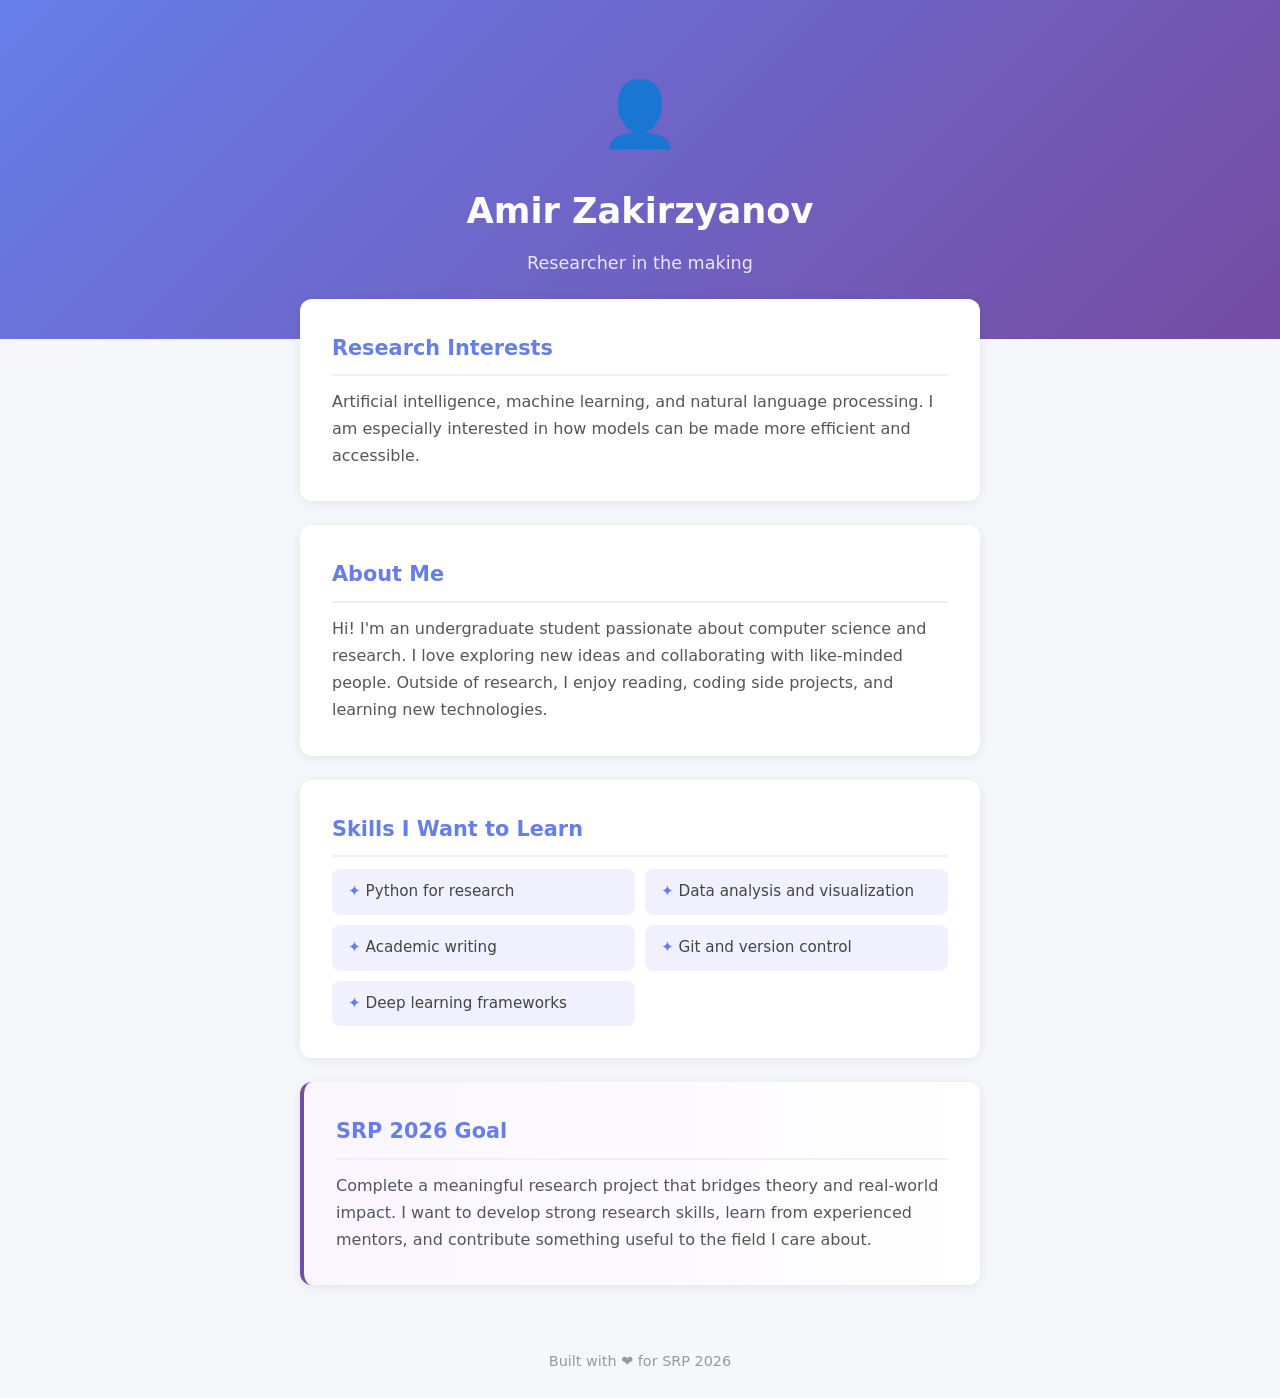
==== index.html @ 0a3d46f8 "Create SRP profile page" ====
<!DOCTYPE html>
<html lang="en">
<head>
    <meta charset="UTF-8">
    <meta name="viewport" content="width=device-width, initial-scale=1.0">
    <title>My Research Profile</title>
    <link rel="stylesheet" href="style.css">
</head>
<body>

    <!-- Profile Header Section -->
    <header class="profile-header">
        <div class="avatar">👤</div>
        <!-- EDIT: Change your name here -->
        <h1>Amir Zakirzyanov</h1>
        <!-- EDIT: Add a short subtitle -->
        <p class="subtitle">Researcher in the making</p>
    </header>

    <!-- Main Content -->
    <main class="container">

        <!-- Research Interests Section -->
        <section class="card">
            <h2>Research Interests</h2>
            <p>
                <!-- EDIT: Describe what topics excite you -->
                Artificial intelligence, machine learning, and natural language
                processing. I am especially interested in how models can be made
                more efficient and accessible.
            </p>
        </section>

        <!-- Short Bio Section -->
        <section class="card">
            <h2>About Me</h2>
            <!-- EDIT: Write a short paragraph about yourself -->
            <p>
                Hi! I'm an undergraduate student passionate about computer science
                and research. I love exploring new ideas and collaborating with
                like-minded people. Outside of research, I enjoy reading, coding
                side projects, and learning new technologies.
            </p>
        </section>

        <!-- Skills to Learn Section -->
        <section class="card">
            <h2>Skills I Want to Learn</h2>
            <ul class="skill-list">
                <!-- EDIT: Add or remove skills as you like -->
                <li>Python for research</li>
                <li>Data analysis and visualization</li>
                <li>Academic writing</li>
                <li>Git and version control</li>
                <li>Deep learning frameworks</li>
            </ul>
        </section>

        <!-- SRP 2026 Goal Section -->
        <section class="card highlight">
            <h2>SRP 2026 Goal</h2>
            <!-- EDIT: Write your Summer Research Program goal -->
            <p>
                Complete a meaningful research project that bridges theory and
                real-world impact. I want to develop strong research skills,
                learn from experienced mentors, and contribute something useful
                to the field I care about.
            </p>
        </section>

    </main>

    <!-- Footer -->
    <footer>
        <p>Built with ❤️ for SRP 2026</p>
    </footer>

</body>
</html>
---- style.css ----
/* ===== RESET & BASE STYLES ===== */
* {
    margin: 0;
    padding: 0;
    box-sizing: border-box;
}

body {
    font-family: system-ui, -apple-system, sans-serif;
    background-color: #f5f7fa;
    color: #333;
    line-height: 1.7;
}

/* ===== PROFILE HEADER ===== */
.profile-header {
    background: linear-gradient(135deg, #667eea, #764ba2);
    color: white;
    text-align: center;
    padding: 60px 20px;
}

.profile-header .avatar {
    font-size: 64px;
    margin-bottom: 12px;
}

.profile-header h1 {
    font-size: 2.2rem;
    margin-bottom: 8px;
}

.profile-header .subtitle {
    font-size: 1.1rem;
    opacity: 0.85;
}

/* ===== MAIN CONTAINER ===== */
.container {
    max-width: 720px;
    margin: -40px auto 40px;
    padding: 0 20px;
}

/* ===== CARD STYLES ===== */
.card {
    background: white;
    border-radius: 12px;
    padding: 32px;
    margin-bottom: 24px;
    box-shadow: 0 2px 12px rgba(0, 0, 0, 0.08);
}

.card h2 {
    font-size: 1.3rem;
    color: #667eea;
    margin-bottom: 12px;
    border-bottom: 2px solid #f0f0f0;
    padding-bottom: 8px;
}

.card p {
    color: #555;
}

/* ===== HIGHLIGHT CARD (SRP Goal) ===== */
.card.highlight {
    border-left: 4px solid #764ba2;
    background: linear-gradient(to right, #faf5ff, white);
}

/* ===== SKILL LIST ===== */
.skill-list {
    list-style: none;
    display: grid;
    grid-template-columns: 1fr 1fr;
    gap: 10px;
}

.skill-list li {
    background: #f0f0ff;
    padding: 10px 16px;
    border-radius: 8px;
    font-size: 0.95rem;
    color: #444;
}

.skill-list li::before {
    content: "✦ ";
    color: #667eea;
}

/* ===== FOOTER ===== */
footer {
    text-align: center;
    padding: 24px;
    color: #999;
    font-size: 0.9rem;
}

/* ===== RESPONSIVE (MOBILE) ===== */
@media (max-width: 600px) {
    .profile-header {
        padding: 40px 16px;
    }

    .profile-header h1 {
        font-size: 1.6rem;
    }

    .skill-list {
        grid-template-columns: 1fr;
    }

    .card {
        padding: 24px;
    }
}
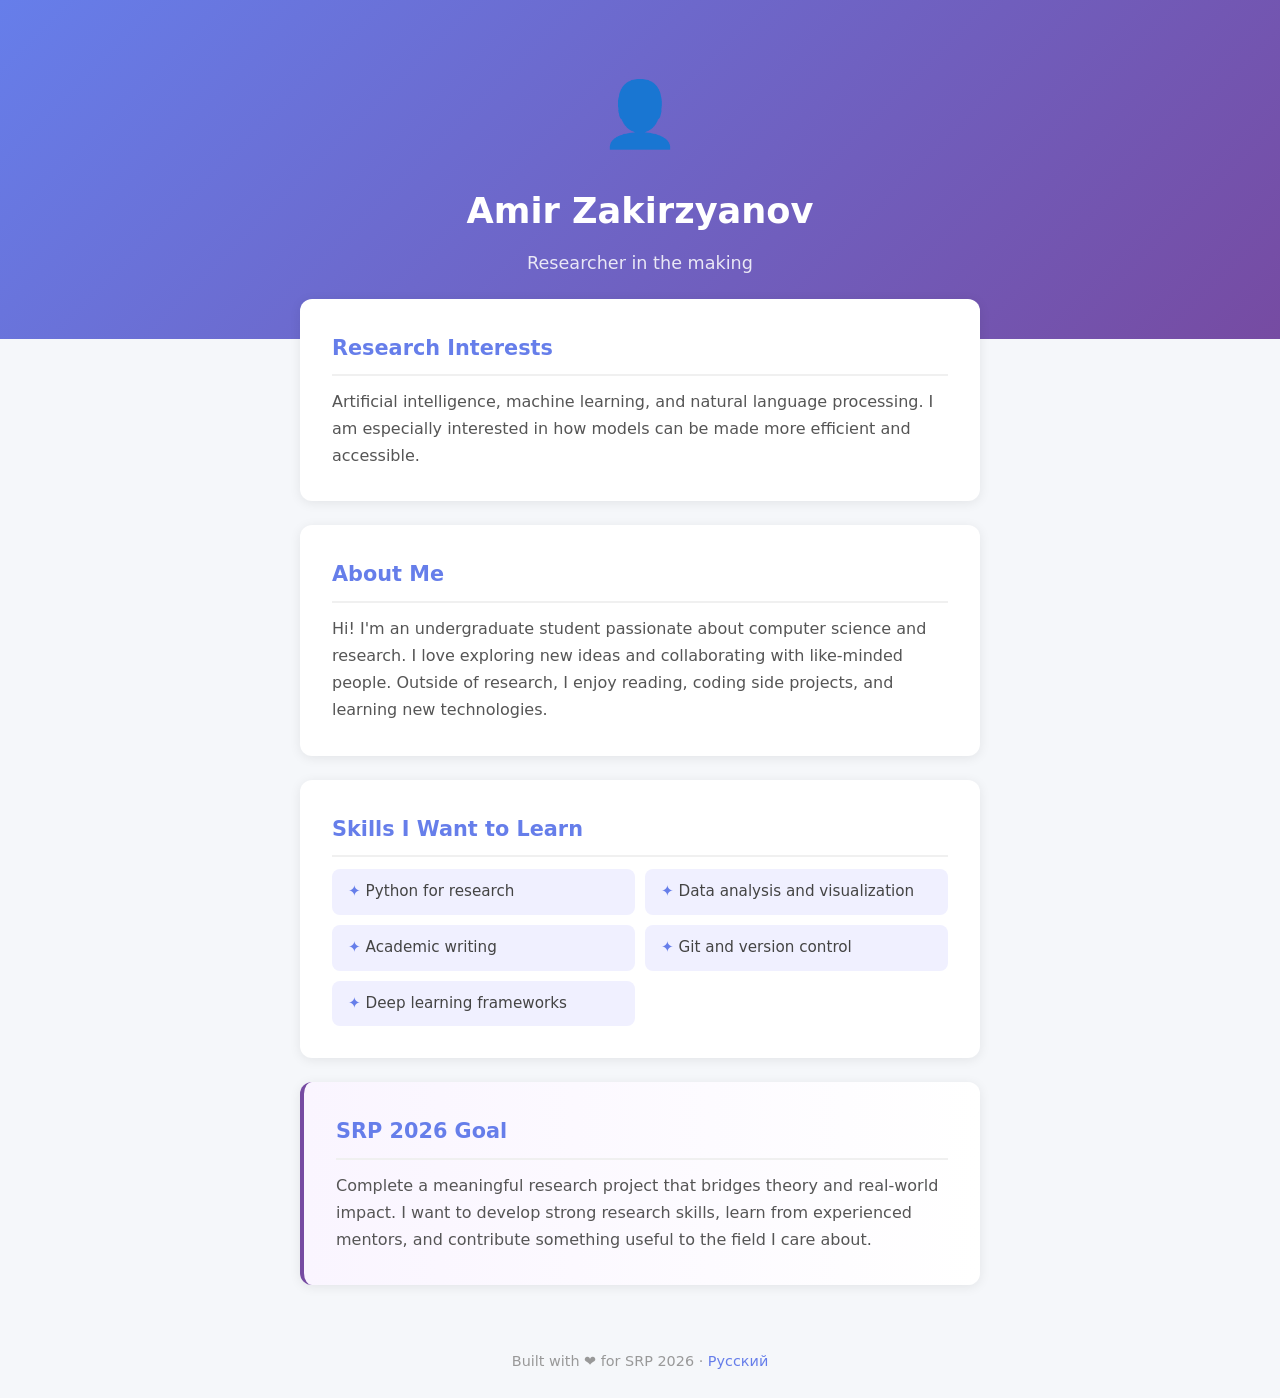
==== commit 0dec2755: "Add Russian version of the site" ====
--- a/index.html
+++ b/index.html
@@ -72,7 +72,7 @@
 
     <!-- Footer -->
     <footer>
-        <p>Built with ❤️ for SRP 2026</p>
+        <p>Built with ❤️ for SRP 2026 · <a href="ru/index.html">Русский</a></p>
     </footer>
 
 </body>
--- a/style.css
+++ b/style.css
@@ -98,6 +98,15 @@
     font-size: 0.9rem;
 }
 
+footer a {
+    color: #667eea;
+    text-decoration: none;
+}
+
+footer a:hover {
+    text-decoration: underline;
+}
+
 /* ===== RESPONSIVE (MOBILE) ===== */
 @media (max-width: 600px) {
     .profile-header {
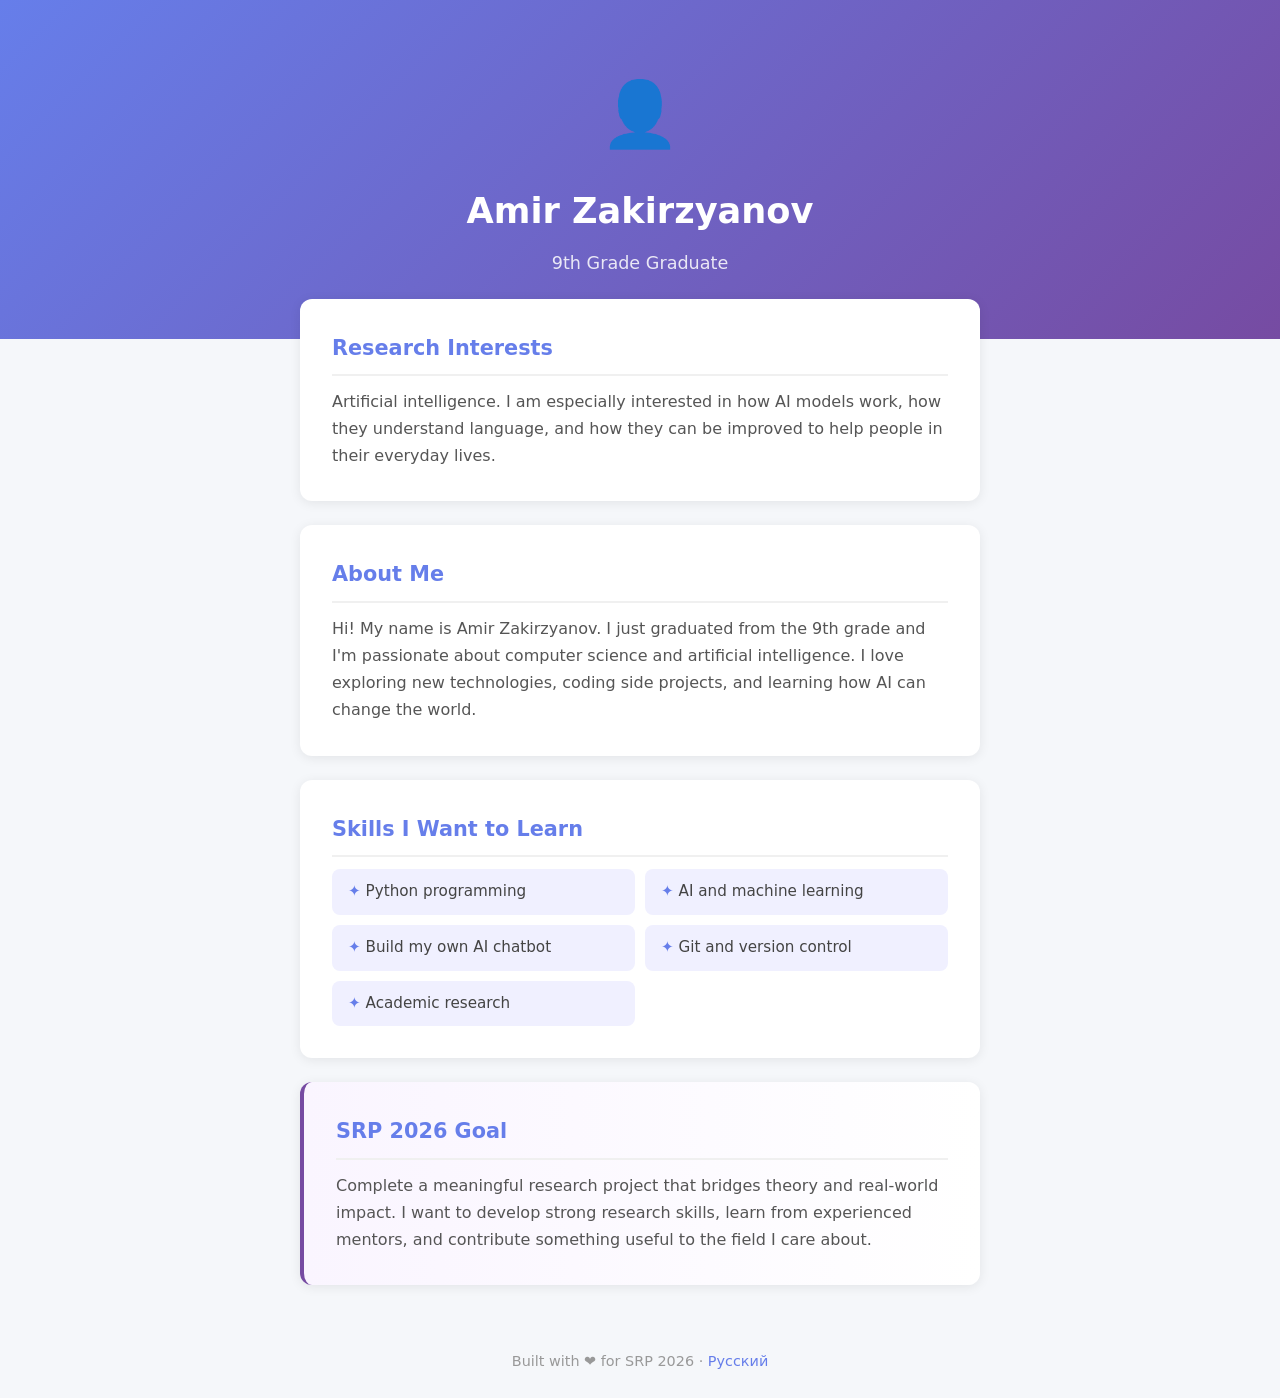
==== commit 2234f2e0: "Update profile with 9th grade bio and AI interests" ====
--- a/index.html
+++ b/index.html
@@ -11,10 +11,8 @@
     <!-- Profile Header Section -->
     <header class="profile-header">
         <div class="avatar">👤</div>
-        <!-- EDIT: Change your name here -->
         <h1>Amir Zakirzyanov</h1>
-        <!-- EDIT: Add a short subtitle -->
-        <p class="subtitle">Researcher in the making</p>
+        <p class="subtitle">9th Grade Graduate</p>
     </header>
 
     <!-- Main Content -->
@@ -24,22 +22,21 @@
         <section class="card">
             <h2>Research Interests</h2>
             <p>
-                <!-- EDIT: Describe what topics excite you -->
-                Artificial intelligence, machine learning, and natural language
-                processing. I am especially interested in how models can be made
-                more efficient and accessible.
+                Artificial intelligence. I am especially interested in how
+                AI models work, how they understand language, and how they
+                can be improved to help people in their everyday lives.
             </p>
         </section>
 
         <!-- Short Bio Section -->
         <section class="card">
             <h2>About Me</h2>
-            <!-- EDIT: Write a short paragraph about yourself -->
             <p>
-                Hi! I'm an undergraduate student passionate about computer science
-                and research. I love exploring new ideas and collaborating with
-                like-minded people. Outside of research, I enjoy reading, coding
-                side projects, and learning new technologies.
+                Hi! My name is Amir Zakirzyanov. I just graduated from the
+                9th grade and I'm passionate about computer science and
+                artificial intelligence. I love exploring new technologies,
+                coding side projects, and learning how AI can change the
+                world.
             </p>
         </section>
 
@@ -47,19 +44,17 @@
         <section class="card">
             <h2>Skills I Want to Learn</h2>
             <ul class="skill-list">
-                <!-- EDIT: Add or remove skills as you like -->
-                <li>Python for research</li>
-                <li>Data analysis and visualization</li>
-                <li>Academic writing</li>
+                <li>Python programming</li>
+                <li>AI and machine learning</li>
+                <li>Build my own AI chatbot</li>
                 <li>Git and version control</li>
-                <li>Deep learning frameworks</li>
+                <li>Academic research</li>
             </ul>
         </section>
 
         <!-- SRP 2026 Goal Section -->
         <section class="card highlight">
             <h2>SRP 2026 Goal</h2>
-            <!-- EDIT: Write your Summer Research Program goal -->
             <p>
                 Complete a meaningful research project that bridges theory and
                 real-world impact. I want to develop strong research skills,
